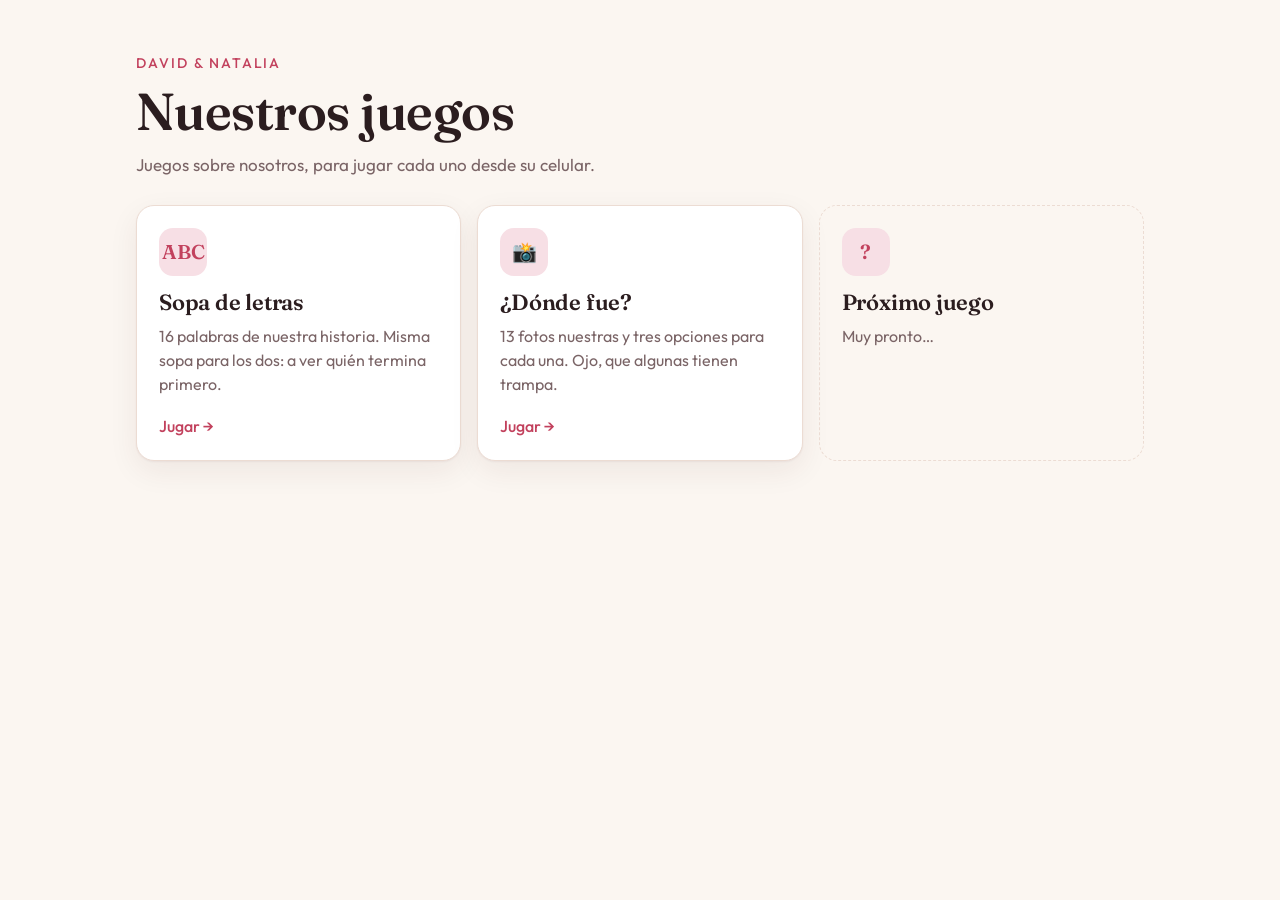
==== index.html @ fe11af91 "Juegos de pareja: sopa de letras y ¿Dónde fue? Portada con los juegos, sopa de letras con 16 palabra" ====
<!doctype html>
<html lang="es">
<head>
  <meta charset="utf-8">
  <meta name="viewport" content="width=device-width, initial-scale=1">
  <title>Nuestros juegos</title>
  <link rel="preconnect" href="https://fonts.googleapis.com">
  <link rel="preconnect" href="https://fonts.gstatic.com" crossorigin>
  <link href="https://fonts.googleapis.com/css2?family=Fraunces:opsz,wght@9..144,500;9..144,600&family=Outfit:wght@400;500;600&display=swap" rel="stylesheet">
  <link rel="stylesheet" href="estilos.css">
  <style>
    .portada { padding: 32px 0 28px; }
    .portada p { color: var(--muted); margin: 10px 0 0; font-size: 17px; }
    .portada h1 { font-size: clamp(34px, 8vw, 52px); }
    .portada .nombres {
      font: 500 14px/1 var(--font-ui);
      letter-spacing: .14em;
      text-transform: uppercase;
      color: var(--accent);
      margin-bottom: 12px;
    }
    .juegos {
      list-style: none;
      padding: 0;
      margin: 0;
      display: grid;
      grid-template-columns: repeat(auto-fill, minmax(260px, 1fr));
      gap: 16px;
    }
    .tarjeta {
      display: flex;
      flex-direction: column;
      gap: 8px;
      height: 100%;
      padding: 22px;
      background: var(--surface);
      border: 1px solid var(--border);
      border-radius: var(--radius);
      box-shadow: var(--shadow);
      color: var(--text);
      text-decoration: none;
      transition: transform .15s ease;
    }
    a.tarjeta:hover { transform: translateY(-2px); }
    .tarjeta .icono {
      width: 48px; height: 48px;
      border-radius: 14px;
      display: grid; place-items: center;
      background: var(--accent-soft);
      color: var(--accent);
      font: 600 20px/1 var(--font-display);
      margin-bottom: 6px;
    }
    .tarjeta h2 { font-size: 22px; }
    .tarjeta p { margin: 0; color: var(--muted); }
    .tarjeta .ir { margin-top: auto; padding-top: 10px; color: var(--accent); font-weight: 500; }
    .tarjeta.pronto { box-shadow: none; border-style: dashed; background: transparent; }
  </style>
</head>
<body>
  <main class="contenedor">
    <header class="portada">
      <div class="nombres">David &amp; Natalia</div>
      <h1>Nuestros juegos</h1>
      <p>Juegos sobre nosotros, para jugar cada uno desde su celular.</p>
    </header>

    <ul class="juegos">
      <li>
        <a class="tarjeta" href="sopa-de-letras/">
          <span class="icono" aria-hidden="true">ABC</span>
          <h2>Sopa de letras</h2>
          <p>16 palabras de nuestra historia. Misma sopa para los dos: a ver quién termina primero.</p>
          <span class="ir">Jugar →</span>
        </a>
      </li>
      <li>
        <a class="tarjeta" href="donde-fue/">
          <span class="icono" aria-hidden="true">📸</span>
          <h2>¿Dónde fue?</h2>
          <p>13 fotos nuestras y tres opciones para cada una. Ojo, que algunas tienen trampa.</p>
          <span class="ir">Jugar →</span>
        </a>
      </li>
      <li>
        <div class="tarjeta pronto">
          <span class="icono" aria-hidden="true">?</span>
          <h2>Próximo juego</h2>
          <p>Muy pronto…</p>
        </div>
      </li>
    </ul>
  </main>
</body>
</html>
---- estilos.css ----
/* Estilos compartidos por todos los juegos */
:root {
  --bg: #fbf6f1;
  --surface: #ffffff;
  --surface-2: #f5ece5;
  --text: #2b1d1f;
  --muted: #7a6466;
  --accent: #c2415d;
  --accent-ink: #ffffff;
  --accent-soft: #f7dfe5;
  --border: #ecdcd3;
  --error: #d24b3e;
  --success: #2e8a57;
  --shadow: 0 1px 2px rgba(70, 25, 35, .05), 0 10px 30px rgba(70, 25, 35, .07);
  --radius: 18px;
  --font-display: "Fraunces", Georgia, serif;
  --font-ui: "Outfit", system-ui, -apple-system, "Segoe UI", sans-serif;
  color-scheme: light;
}

@media (prefers-color-scheme: dark) {
  :root:not([data-theme="light"]) {
    --bg: #1b1315;
    --surface: #251a1d;
    --surface-2: #2f2226;
    --text: #f6e9e6;
    --muted: #b49c9f;
    --accent: #f07a93;
    --accent-ink: #2a0f16;
    --accent-soft: #46232c;
    --border: #3d2c30;
    --error: #ff7b6e;
    --success: #5cc98b;
    --shadow: 0 1px 2px rgba(0, 0, 0, .3), 0 10px 30px rgba(0, 0, 0, .25);
    color-scheme: dark;
  }
}

:root[data-theme="dark"] {
  --bg: #1b1315;
  --surface: #251a1d;
  --surface-2: #2f2226;
  --text: #f6e9e6;
  --muted: #b49c9f;
  --accent: #f07a93;
  --accent-ink: #2a0f16;
  --accent-soft: #46232c;
  --border: #3d2c30;
  --error: #ff7b6e;
  --success: #5cc98b;
  --shadow: 0 1px 2px rgba(0, 0, 0, .3), 0 10px 30px rgba(0, 0, 0, .25);
  color-scheme: dark;
}

* { box-sizing: border-box; }

html { -webkit-text-size-adjust: 100%; }

body {
  margin: 0;
  background: var(--bg);
  color: var(--text);
  font-family: var(--font-ui);
  font-size: 16px;
  line-height: 1.5;
  -webkit-font-smoothing: antialiased;
}

a { color: var(--accent); }

h1, h2, h3 {
  font-family: var(--font-display);
  font-weight: 600;
  line-height: 1.15;
  margin: 0;
  letter-spacing: -.01em;
}

.contenedor {
  width: 100%;
  max-width: 1040px;
  margin: 0 auto;
  padding: 24px 16px 48px;
}

.boton {
  appearance: none;
  border: 1px solid var(--border);
  background: var(--surface);
  color: var(--text);
  font: 500 15px/1 var(--font-ui);
  padding: 11px 16px;
  border-radius: 999px;
  cursor: pointer;
  display: inline-flex;
  align-items: center;
  gap: 8px;
  text-decoration: none;
  transition: transform .12s ease, background .15s ease;
}
.boton:hover { background: var(--surface-2); }
.boton:active { transform: scale(.97); }
.boton:focus-visible { outline: 2px solid var(--accent); outline-offset: 2px; }
.boton.principal {
  background: var(--accent);
  border-color: var(--accent);
  color: var(--accent-ink);
}
.boton.principal:hover { filter: brightness(1.06); background: var(--accent); }
.boton[disabled] { opacity: .45; cursor: default; }

.volver {
  display: inline-flex;
  align-items: center;
  gap: 6px;
  color: var(--muted);
  text-decoration: none;
  font-size: 15px;
}
.volver:hover { color: var(--accent); }
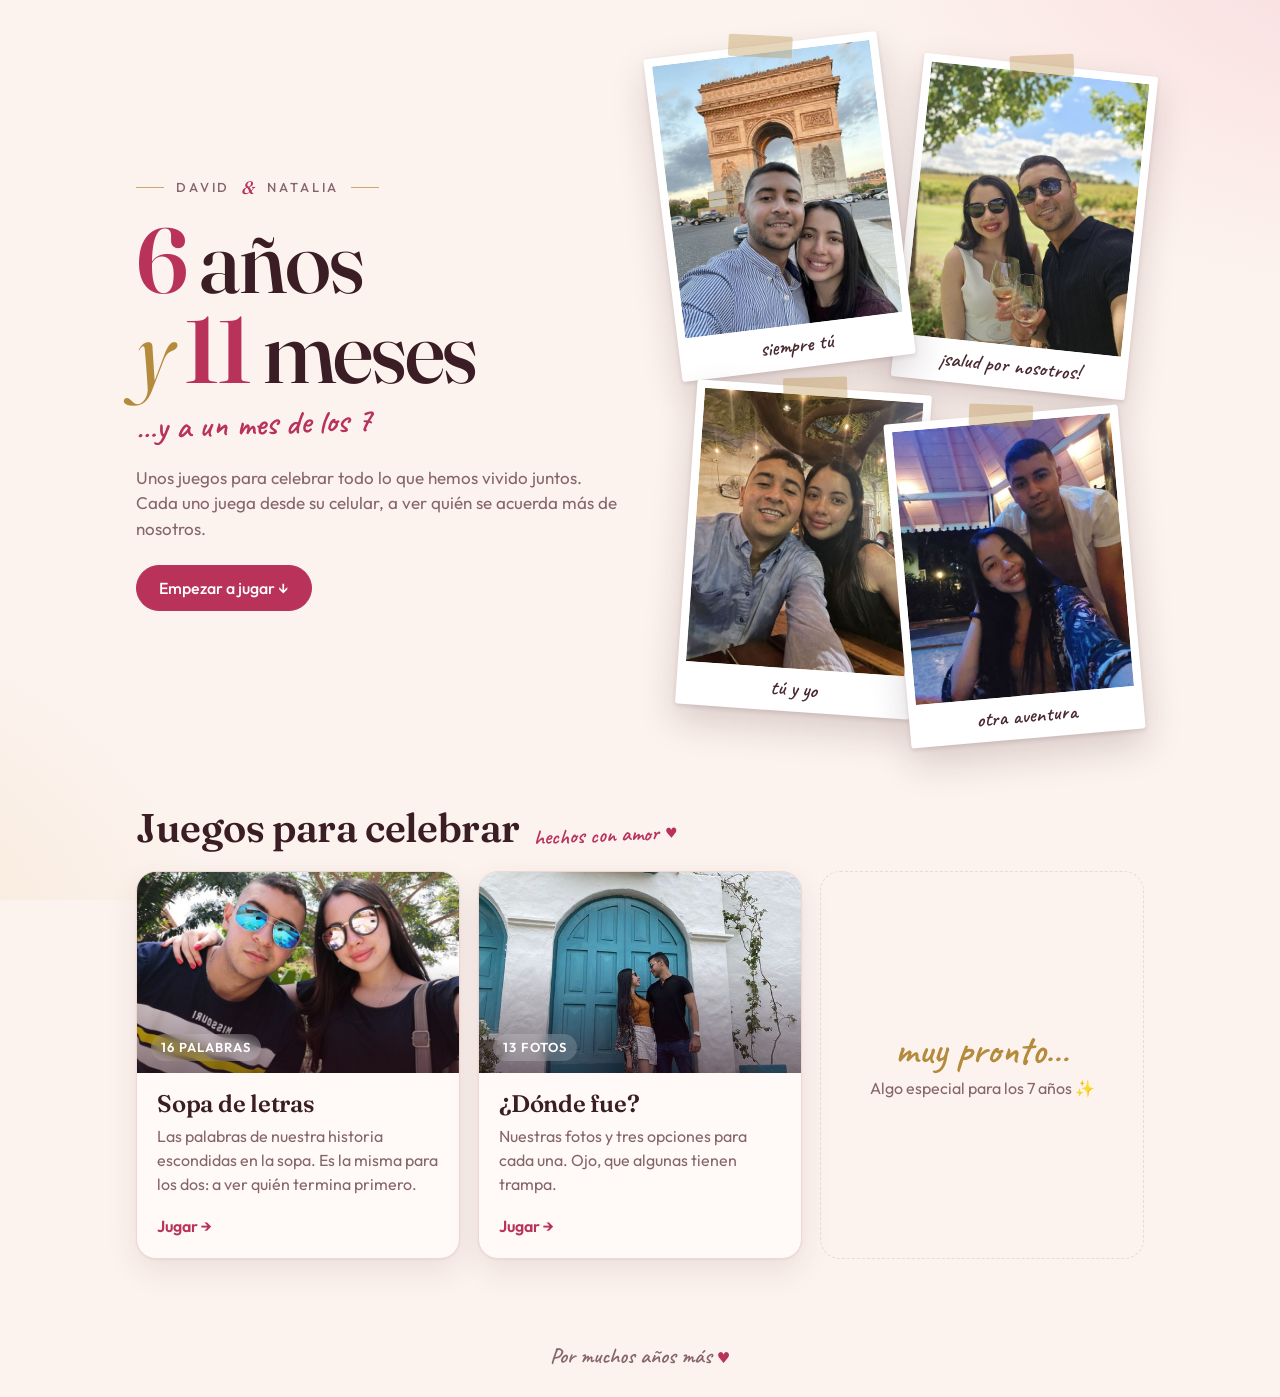
==== commit 75c2eb5c: "Diseño de aniversario: 6 años y 11 meses Portada con collage de polaroids, tarjetas con fotos, color" ====
--- a/index.html
+++ b/index.html
@@ -6,90 +6,246 @@
   <title>Nuestros juegos</title>
   <link rel="preconnect" href="https://fonts.googleapis.com">
   <link rel="preconnect" href="https://fonts.gstatic.com" crossorigin>
-  <link href="https://fonts.googleapis.com/css2?family=Fraunces:opsz,wght@9..144,500;9..144,600&family=Outfit:wght@400;500;600&display=swap" rel="stylesheet">
+  <link href="https://fonts.googleapis.com/css2?family=Caveat:wght@500;600;700&family=Fraunces:ital,opsz,wght@0,9..144,500;0,9..144,600;1,9..144,400;1,9..144,500&family=Outfit:wght@400;500;600&display=swap" rel="stylesheet">
   <link rel="stylesheet" href="estilos.css">
   <style>
-    .portada { padding: 32px 0 28px; }
-    .portada p { color: var(--muted); margin: 10px 0 0; font-size: 17px; }
-    .portada h1 { font-size: clamp(34px, 8vw, 52px); }
-    .portada .nombres {
-      font: 500 14px/1 var(--font-ui);
-      letter-spacing: .14em;
+    /* ---------- Portada ---------- */
+    .hero {
+      position: relative;
+      isolation: isolate;
+      display: grid;
+      gap: 28px;
+      padding: 28px 0 40px;
+      align-items: center;
+    }
+    @media (min-width: 880px) {
+      .hero { grid-template-columns: 1fr 1fr; gap: 40px; min-height: min(88vh, 760px); padding: 20px 0 48px; }
+    }
+    .nombres {
+      font: 500 13px/1 var(--font-ui);
+      letter-spacing: .22em;
       text-transform: uppercase;
+      color: var(--muted);
+      display: flex; align-items: center; gap: 12px;
+      margin-bottom: 18px;
+    }
+    .nombres::before, .nombres::after { content: ""; height: 1px; width: 28px; background: var(--gold); opacity: .7; }
+    .nombres i { font: italic 500 18px/1 var(--font-display); color: var(--accent); text-transform: none; letter-spacing: 0; }
+
+    .titulo {
+      font-weight: 500;
+      font-size: clamp(46px, 13vw, 92px);
+      line-height: .98;
+      letter-spacing: -.025em;
+    }
+    .titulo .num {
       color: var(--accent);
-      margin-bottom: 12px;
-    }
+      font-weight: 600;
+      font-variant-numeric: lining-nums;
+    }
+    .titulo em { font-style: italic; font-weight: 400; color: var(--gold); }
+    .casi {
+      font: 600 clamp(26px, 6.5vw, 34px)/1.1 var(--font-script);
+      color: var(--accent);
+      margin: 14px 0 0;
+      transform: rotate(-2deg);
+      transform-origin: left;
+    }
+    .intro { color: var(--muted); font-size: 17px; max-width: 30em; margin: 18px 0 24px; }
+    .hero .boton.principal { padding: 14px 22px; font-size: 16px; }
+
+    /* Collage de polaroids */
+    .collage {
+      position: relative;
+      width: 100%;
+      max-width: 480px;
+      aspect-ratio: 5 / 7;
+      margin: 0 auto 30px;
+    }
+    .collage .polaroid {
+      position: absolute;
+      width: 49%;
+      transform: rotate(var(--r));
+      transition: transform .3s ease, z-index 0s;
+      animation: aparecer .8s cubic-bezier(.2, .8, .2, 1) backwards;
+      animation-delay: var(--d);
+    }
+    .collage .polaroid:hover { transform: rotate(0deg) scale(1.04); z-index: 5; }
+    .collage .polaroid::before {
+      /* cinta adhesiva */
+      content: "";
+      position: absolute;
+      top: -10px; left: 50%;
+      width: 64px; height: 22px;
+      transform: translateX(-50%) rotate(calc(var(--r) * -1.4));
+      background: color-mix(in srgb, var(--gold) 35%, transparent);
+      border-radius: 2px;
+    }
+    .collage .polaroid figcaption { font-size: clamp(16px, 4.6vw, 21px); }
+    .p1 { --r: -7deg; --d: .05s; left: 0; top: 0; z-index: 2; }
+    .p2 { --r: 6deg;  --d: .2s;  right: 0; top: 3%; z-index: 1; }
+    .p3 { --r: 4deg;  --d: .35s; left: 5%; top: 51%; z-index: 3; }
+    .p4 { --r: -5deg; --d: .5s;  right: 2%; top: 55%; z-index: 4; }
+    @keyframes aparecer {
+      from { opacity: 0; transform: translateY(24px) rotate(0deg) scale(.96); }
+      to   { opacity: 1; transform: rotate(var(--r)); }
+    }
+
+    /* Corazones flotando */
+    .corazones { position: absolute; inset: 0; pointer-events: none; overflow: hidden; z-index: -1; }
+    .corazones span {
+      position: absolute;
+      bottom: -20px;
+      color: var(--accent);
+      opacity: 0;
+      animation: flotar linear infinite;
+    }
+    @keyframes flotar {
+      0% { transform: translateY(0) rotate(0); opacity: 0; }
+      15% { opacity: .35; }
+      100% { transform: translateY(-110vh) rotate(25deg); opacity: 0; }
+    }
+
+    /* ---------- Juegos ---------- */
+    .seccion-titulo { display: flex; align-items: baseline; gap: 14px; flex-wrap: wrap; margin: 12px 0 20px; }
+    .seccion-titulo h2 { font-size: clamp(30px, 7vw, 40px); }
+    .seccion-titulo .cinta { transform: rotate(-2deg); }
     .juegos {
       list-style: none;
       padding: 0;
       margin: 0;
       display: grid;
-      grid-template-columns: repeat(auto-fill, minmax(260px, 1fr));
-      gap: 16px;
+      grid-template-columns: repeat(auto-fill, minmax(280px, 1fr));
+      gap: 18px;
     }
     .tarjeta {
       display: flex;
       flex-direction: column;
-      gap: 8px;
       height: 100%;
-      padding: 22px;
       background: var(--surface);
       border: 1px solid var(--border);
       border-radius: var(--radius);
       box-shadow: var(--shadow);
       color: var(--text);
       text-decoration: none;
-      transition: transform .15s ease;
-    }
-    a.tarjeta:hover { transform: translateY(-2px); }
-    .tarjeta .icono {
-      width: 48px; height: 48px;
-      border-radius: 14px;
-      display: grid; place-items: center;
-      background: var(--accent-soft);
-      color: var(--accent);
-      font: 600 20px/1 var(--font-display);
-      margin-bottom: 6px;
-    }
-    .tarjeta h2 { font-size: 22px; }
-    .tarjeta p { margin: 0; color: var(--muted); }
-    .tarjeta .ir { margin-top: auto; padding-top: 10px; color: var(--accent); font-weight: 500; }
-    .tarjeta.pronto { box-shadow: none; border-style: dashed; background: transparent; }
+      overflow: hidden;
+      transition: transform .2s ease, box-shadow .2s ease;
+    }
+    a.tarjeta:hover { transform: translateY(-4px); }
+    a.tarjeta:focus-visible { outline: 2px solid var(--accent); outline-offset: 3px; }
+    .portada-juego { position: relative; aspect-ratio: 16 / 10; overflow: hidden; }
+    .portada-juego img { width: 100%; height: 100%; object-fit: cover; display: block; transition: transform .5s ease; }
+    a.tarjeta:hover .portada-juego img { transform: scale(1.05); }
+    .portada-juego::after {
+      content: "";
+      position: absolute; inset: 0;
+      background: linear-gradient(to top, rgba(40, 10, 20, .55), transparent 55%);
+    }
+    .etiqueta {
+      position: absolute; left: 14px; bottom: 12px; z-index: 1;
+      font: 600 13px/1 var(--font-ui);
+      letter-spacing: .08em; text-transform: uppercase;
+      color: #fff;
+      background: rgba(255, 255, 255, .18);
+      backdrop-filter: blur(6px);
+      -webkit-backdrop-filter: blur(6px);
+      padding: 7px 10px; border-radius: 999px;
+    }
+    .cuerpo { padding: 18px 20px 20px; display: flex; flex-direction: column; gap: 6px; flex: 1; }
+    .cuerpo h3 { font-size: 24px; }
+    .cuerpo p { margin: 0; color: var(--muted); }
+    .ir { margin-top: auto; padding-top: 12px; color: var(--accent); font-weight: 600; }
+
+    .tarjeta.pronto {
+      box-shadow: none; border-style: dashed; background: transparent;
+      align-items: center; justify-content: center; text-align: center;
+      padding: 32px 22px; min-height: 220px; gap: 6px;
+    }
+    .tarjeta.pronto .grande { font: 600 40px/1 var(--font-script); color: var(--gold); }
+    .tarjeta.pronto p { margin: 0; color: var(--muted); }
+
+    @media (prefers-reduced-motion: reduce) {
+      .collage .polaroid { animation: none; }
+      .corazones { display: none; }
+    }
   </style>
 </head>
 <body>
   <main class="contenedor">
-    <header class="portada">
-      <div class="nombres">David &amp; Natalia</div>
-      <h1>Nuestros juegos</h1>
-      <p>Juegos sobre nosotros, para jugar cada uno desde su celular.</p>
+    <header class="hero">
+      <div class="corazones" id="corazones" aria-hidden="true"></div>
+      <div>
+        <div class="nombres">David <i>&amp;</i> Natalia</div>
+        <h1 class="titulo"><span class="num">6</span> años<br><em>y</em> <span class="num">11</span> meses</h1>
+        <p class="casi">…y a un mes de los 7</p>
+        <p class="intro">Unos juegos para celebrar todo lo que hemos vivido juntos. Cada uno juega desde su celular, a ver quién se acuerda más de nosotros.</p>
+        <a class="boton principal" href="#juegos">Empezar a jugar ↓</a>
+      </div>
+
+      <div class="collage" aria-label="Fotos de nosotros">
+        <figure class="polaroid p1"><img src="fotos/09.jpg" alt="David y Natalia sonriendo frente a un arco de piedra"><figcaption>siempre tú</figcaption></figure>
+        <figure class="polaroid p2"><img src="fotos/13.jpg" alt="Brindando con vino rosado"><figcaption>¡salud por nosotros!</figcaption></figure>
+        <figure class="polaroid p3"><img src="fotos/04.jpg" alt="Selfie juntos bajo un árbol con bombillos"><figcaption>tú y yo</figcaption></figure>
+        <figure class="polaroid p4"><img src="fotos/02.jpg" alt="De noche bajo un kiosco rosado"><figcaption>otra aventura</figcaption></figure>
+      </div>
     </header>
 
-    <ul class="juegos">
-      <li>
-        <a class="tarjeta" href="sopa-de-letras/">
-          <span class="icono" aria-hidden="true">ABC</span>
-          <h2>Sopa de letras</h2>
-          <p>16 palabras de nuestra historia. Misma sopa para los dos: a ver quién termina primero.</p>
-          <span class="ir">Jugar →</span>
-        </a>
-      </li>
-      <li>
-        <a class="tarjeta" href="donde-fue/">
-          <span class="icono" aria-hidden="true">📸</span>
-          <h2>¿Dónde fue?</h2>
-          <p>13 fotos nuestras y tres opciones para cada una. Ojo, que algunas tienen trampa.</p>
-          <span class="ir">Jugar →</span>
-        </a>
-      </li>
-      <li>
-        <div class="tarjeta pronto">
-          <span class="icono" aria-hidden="true">?</span>
-          <h2>Próximo juego</h2>
-          <p>Muy pronto…</p>
-        </div>
-      </li>
-    </ul>
+    <section id="juegos">
+      <div class="seccion-titulo">
+        <h2>Juegos para celebrar</h2>
+        <span class="cinta">hechos con amor</span>
+      </div>
+      <ul class="juegos">
+        <li>
+          <a class="tarjeta" href="sopa-de-letras/">
+            <div class="portada-juego">
+              <img src="fotos/01.jpg" alt="" loading="lazy">
+              <span class="etiqueta">16 palabras</span>
+            </div>
+            <div class="cuerpo">
+              <h3>Sopa de letras</h3>
+              <p>Las palabras de nuestra historia escondidas en la sopa. Es la misma para los dos: a ver quién termina primero.</p>
+              <span class="ir">Jugar →</span>
+            </div>
+          </a>
+        </li>
+        <li>
+          <a class="tarjeta" href="donde-fue/">
+            <div class="portada-juego">
+              <img src="fotos/06.jpg" alt="" loading="lazy" style="object-position: 50% 55%">
+              <span class="etiqueta">13 fotos</span>
+            </div>
+            <div class="cuerpo">
+              <h3>¿Dónde fue?</h3>
+              <p>Nuestras fotos y tres opciones para cada una. Ojo, que algunas tienen trampa.</p>
+              <span class="ir">Jugar →</span>
+            </div>
+          </a>
+        </li>
+        <li>
+          <div class="tarjeta pronto">
+            <span class="grande">muy pronto…</span>
+            <p>Algo especial para los 7 años ✨</p>
+          </div>
+        </li>
+      </ul>
+    </section>
   </main>
+
+  <footer class="pie">Por muchos años más <span>♥</span></footer>
+
+  <script>
+    // Unos pocos corazones flotando en la portada
+    const caja = document.getElementById("corazones");
+    for (let i = 0; i < 12; i++) {
+      const s = document.createElement("span");
+      s.textContent = "♥";
+      s.style.left = Math.random() * 100 + "%";
+      s.style.fontSize = 10 + Math.random() * 16 + "px";
+      s.style.animationDuration = 9 + Math.random() * 10 + "s";
+      s.style.animationDelay = -Math.random() * 15 + "s";
+      caja.appendChild(s);
+    }
+  </script>
 </body>
 </html>
--- a/estilos.css
+++ b/estilos.css
@@ -1,54 +1,73 @@
-/* Estilos compartidos por todos los juegos */
+/* Estilos compartidos por todos los juegos — edición aniversario */
 :root {
-  --bg: #fbf6f1;
-  --surface: #ffffff;
-  --surface-2: #f5ece5;
-  --text: #2b1d1f;
-  --muted: #7a6466;
-  --accent: #c2415d;
+  --bg: #fcf3ee;
+  --bg-glow-1: #f9d9dd;
+  --bg-glow-2: #f6e4cf;
+  --surface: #fffaf7;
+  --surface-2: #f6e8e1;
+  --text: #3a1d25;
+  --muted: #86656b;
+  --accent: #b8325a;
   --accent-ink: #ffffff;
-  --accent-soft: #f7dfe5;
-  --border: #ecdcd3;
+  --accent-soft: #f8dbe2;
+  --gold: #b48a3c;
+  --border: #eed8cf;
   --error: #d24b3e;
   --success: #2e8a57;
-  --shadow: 0 1px 2px rgba(70, 25, 35, .05), 0 10px 30px rgba(70, 25, 35, .07);
-  --radius: 18px;
+  --paper: #ffffff;
+  --paper-ink: #4a2a31;
+  --shadow: 0 1px 2px rgba(80, 25, 40, .06), 0 12px 32px rgba(80, 25, 40, .09);
+  --shadow-photo: 0 2px 4px rgba(60, 20, 30, .12), 0 16px 36px rgba(60, 20, 30, .18);
+  --radius: 20px;
   --font-display: "Fraunces", Georgia, serif;
   --font-ui: "Outfit", system-ui, -apple-system, "Segoe UI", sans-serif;
+  --font-script: "Caveat", "Segoe Print", cursive;
   color-scheme: light;
 }
 
 @media (prefers-color-scheme: dark) {
   :root:not([data-theme="light"]) {
-    --bg: #1b1315;
-    --surface: #251a1d;
-    --surface-2: #2f2226;
-    --text: #f6e9e6;
-    --muted: #b49c9f;
-    --accent: #f07a93;
+    --bg: #1a0e12;
+    --bg-glow-1: #3a1522;
+    --bg-glow-2: #2c1d14;
+    --surface: #25161b;
+    --surface-2: #311e24;
+    --text: #f8e9e6;
+    --muted: #bb9ca1;
+    --accent: #f2829f;
     --accent-ink: #2a0f16;
-    --accent-soft: #46232c;
-    --border: #3d2c30;
+    --accent-soft: #4a2230;
+    --gold: #e0bf7d;
+    --border: #3f2a30;
     --error: #ff7b6e;
     --success: #5cc98b;
-    --shadow: 0 1px 2px rgba(0, 0, 0, .3), 0 10px 30px rgba(0, 0, 0, .25);
+    --paper: #f7efe9;
+    --paper-ink: #4a2a31;
+    --shadow: 0 1px 2px rgba(0, 0, 0, .3), 0 12px 32px rgba(0, 0, 0, .3);
+    --shadow-photo: 0 2px 4px rgba(0, 0, 0, .4), 0 18px 40px rgba(0, 0, 0, .45);
     color-scheme: dark;
   }
 }
 
 :root[data-theme="dark"] {
-  --bg: #1b1315;
-  --surface: #251a1d;
-  --surface-2: #2f2226;
-  --text: #f6e9e6;
-  --muted: #b49c9f;
-  --accent: #f07a93;
+  --bg: #1a0e12;
+  --bg-glow-1: #3a1522;
+  --bg-glow-2: #2c1d14;
+  --surface: #25161b;
+  --surface-2: #311e24;
+  --text: #f8e9e6;
+  --muted: #bb9ca1;
+  --accent: #f2829f;
   --accent-ink: #2a0f16;
-  --accent-soft: #46232c;
-  --border: #3d2c30;
+  --accent-soft: #4a2230;
+  --gold: #e0bf7d;
+  --border: #3f2a30;
   --error: #ff7b6e;
   --success: #5cc98b;
-  --shadow: 0 1px 2px rgba(0, 0, 0, .3), 0 10px 30px rgba(0, 0, 0, .25);
+  --paper: #f7efe9;
+  --paper-ink: #4a2a31;
+  --shadow: 0 1px 2px rgba(0, 0, 0, .3), 0 12px 32px rgba(0, 0, 0, .3);
+  --shadow-photo: 0 2px 4px rgba(0, 0, 0, .4), 0 18px 40px rgba(0, 0, 0, .45);
   color-scheme: dark;
 }
 
@@ -58,12 +77,18 @@
 
 body {
   margin: 0;
-  background: var(--bg);
+  min-height: 100vh;
+  background-color: var(--bg);
+  background-image:
+    radial-gradient(60rem 40rem at 110% -10%, var(--bg-glow-1), transparent 60%),
+    radial-gradient(50rem 40rem at -20% 110%, var(--bg-glow-2), transparent 60%);
+  background-attachment: fixed;
   color: var(--text);
   font-family: var(--font-ui);
   font-size: 16px;
   line-height: 1.5;
   -webkit-font-smoothing: antialiased;
+  overflow-x: hidden;
 }
 
 a { color: var(--accent); }
@@ -71,7 +96,7 @@
 h1, h2, h3 {
   font-family: var(--font-display);
   font-weight: 600;
-  line-height: 1.15;
+  line-height: 1.12;
   margin: 0;
   letter-spacing: -.01em;
 }
@@ -81,6 +106,39 @@
   max-width: 1040px;
   margin: 0 auto;
   padding: 24px 16px 48px;
+}
+
+/* Frase manuscrita con corazón: "6 años y 11 meses ♥" */
+.cinta {
+  display: inline-flex;
+  align-items: center;
+  gap: 6px;
+  font: 600 22px/1 var(--font-script);
+  color: var(--accent);
+}
+.cinta::after { content: "♥"; font-family: var(--font-ui); font-size: 14px; }
+
+/* Foto tipo polaroid */
+.polaroid {
+  margin: 0;
+  background: var(--paper);
+  padding: 8px 8px 0;
+  border-radius: 3px;
+  box-shadow: var(--shadow-photo);
+}
+.polaroid img {
+  display: block;
+  width: 100%;
+  aspect-ratio: 4 / 5;
+  object-fit: cover;
+  object-position: 50% 30%;
+  border-radius: 1px;
+}
+.polaroid figcaption {
+  font: 600 20px/1 var(--font-script);
+  color: var(--paper-ink);
+  text-align: center;
+  padding: 10px 4px 12px;
 }
 
 .boton {
@@ -118,3 +176,11 @@
   font-size: 15px;
 }
 .volver:hover { color: var(--accent); }
+
+.pie {
+  text-align: center;
+  color: var(--muted);
+  font: 600 22px/1.2 var(--font-script);
+  padding: 36px 16px 28px;
+}
+.pie span { color: var(--accent); font-family: var(--font-ui); font-size: 15px; }
